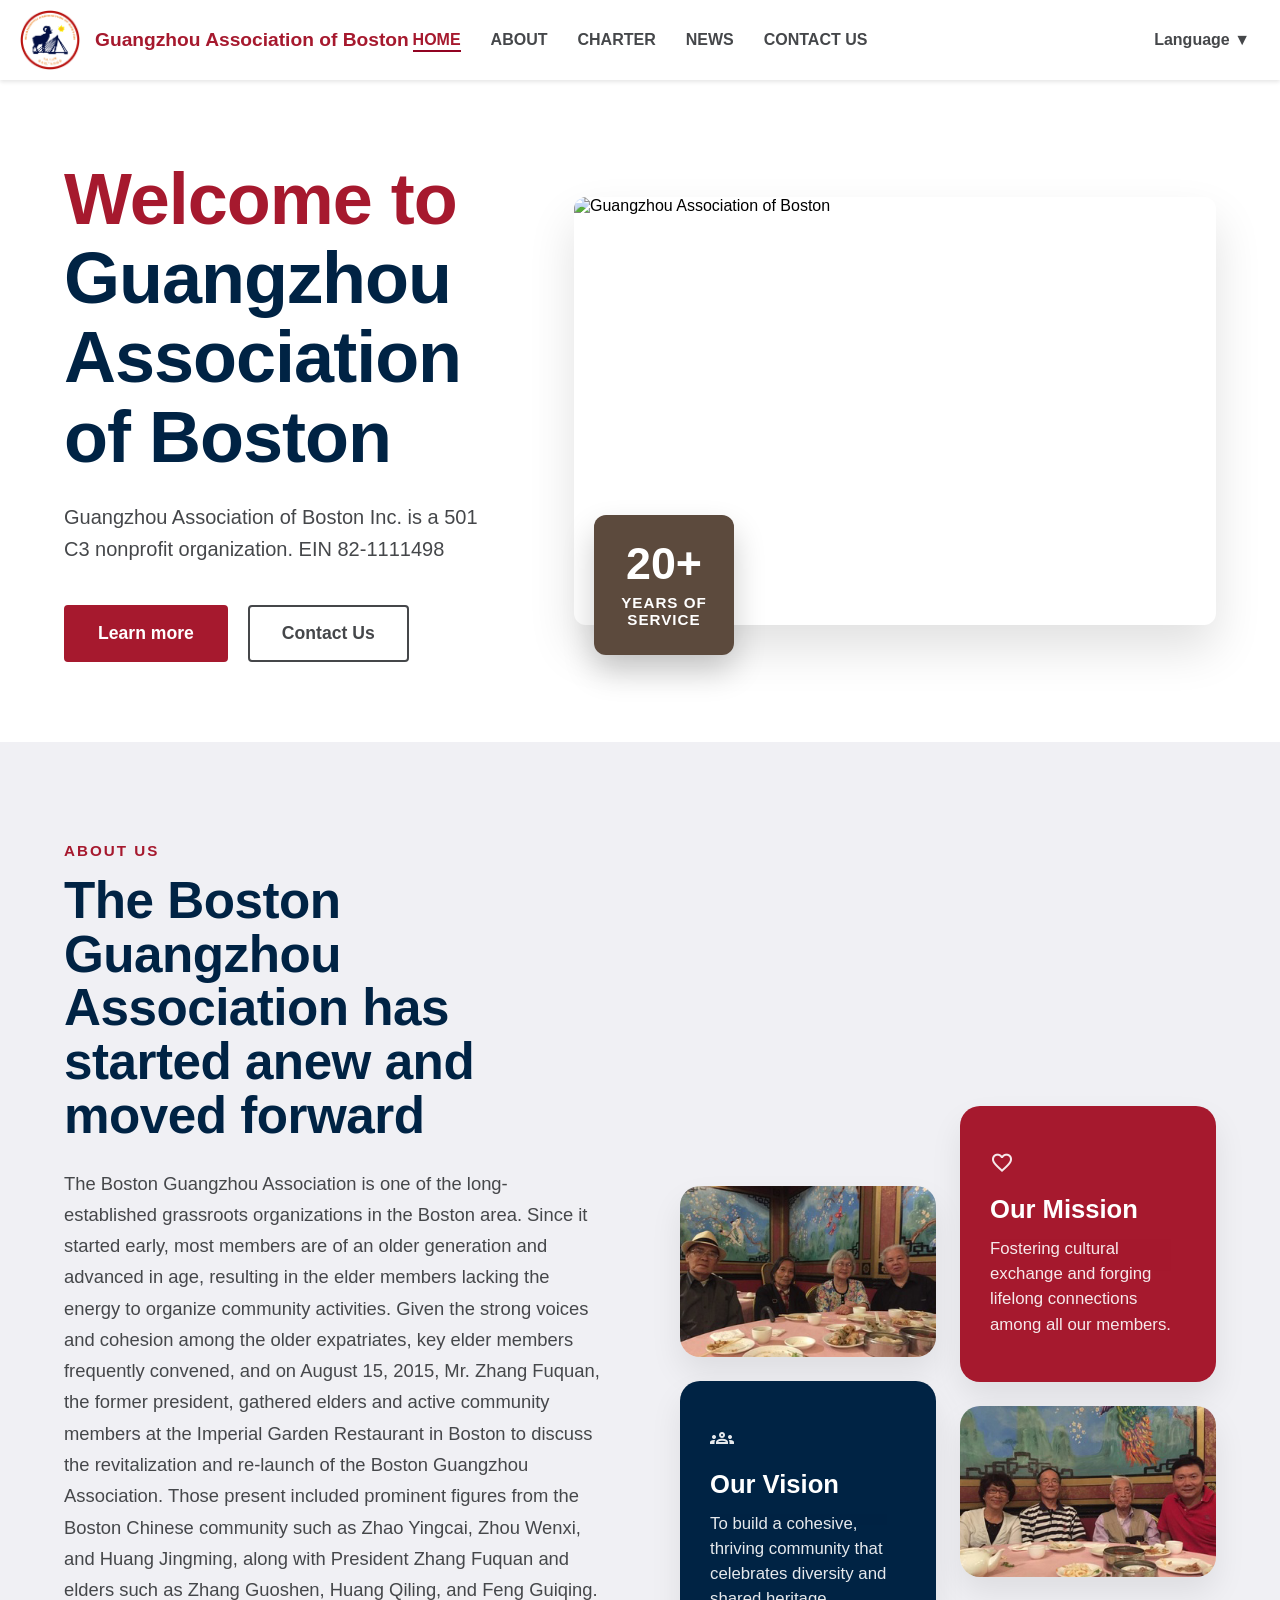
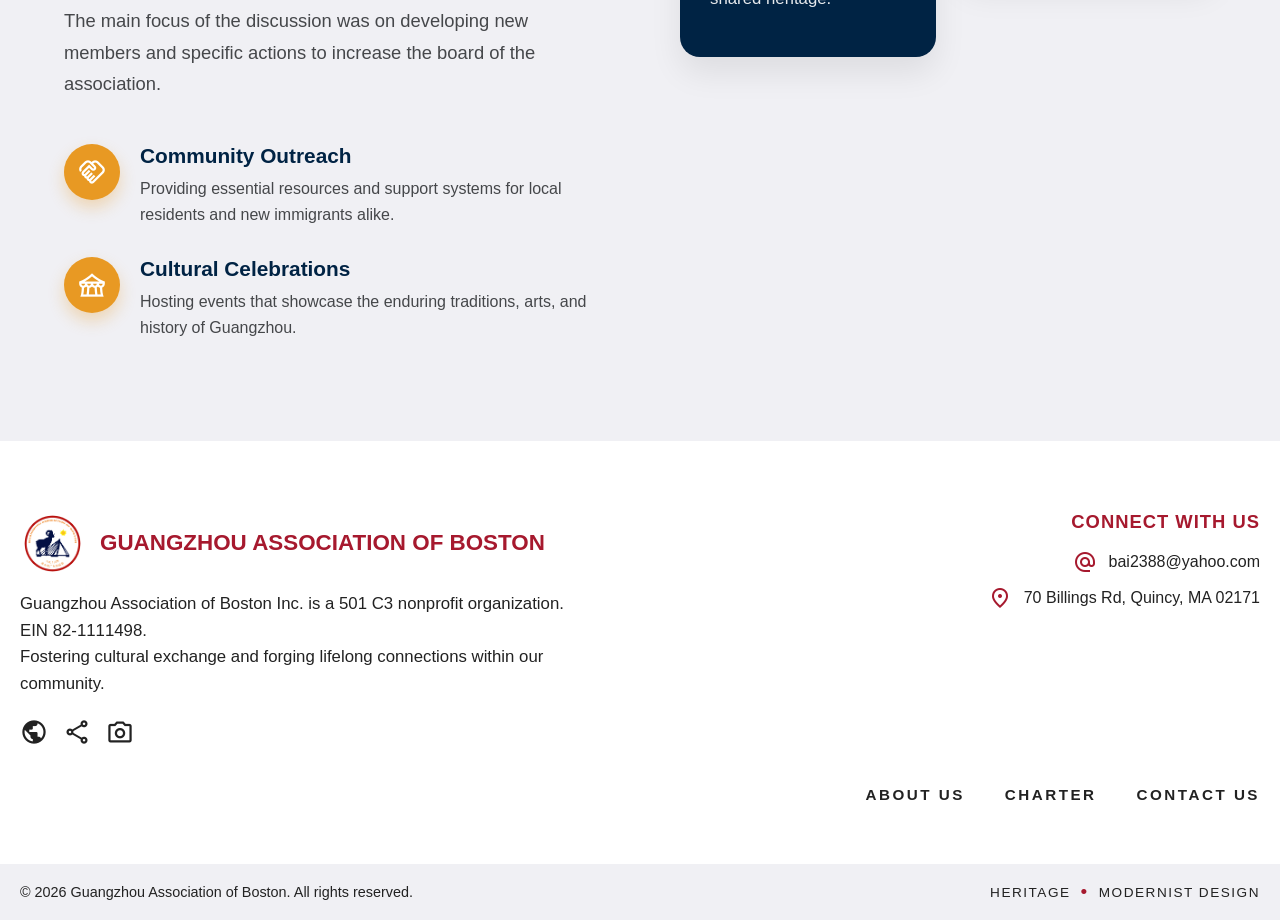
==== index.html @ 125a20a3 "homepage1.0" ====
<!DOCTYPE html>
<html lang="en">

<head>
    <meta charset="UTF-8">
    <meta name="viewport" content="width=device-width, initial-scale=1.0">
    <title>Guangzhou Association of Boston</title>
    <link rel="stylesheet" href="styles/global.css">
    <link rel="stylesheet" href="styles/index.css">
    <script defer src="scripts/global.js"></script>
    <script defer src="scripts/index.js"></script>
    <!-- Google Fonts -->
    <link rel="preconnect" href="https://fonts.googleapis.com">
    <link rel="preconnect" href="https://fonts.gstatic.com" crossorigin>
    <link href="https://fonts.googleapis.com/css2?family=Archivo+Black&family=Great+Vibes&display=swap"
        rel="stylesheet">
    <link href="https://fonts.googleapis.com/css2?family=Material+Symbols+Outlined" rel="stylesheet">
</head>

<body>

    <!-- Header will be loaded here -->
    <div id="header-placeholder"></div>

    <main>
        <section class="hero-section">
            <div class="hero-content">
                <h1 class="hero-title">
                    <span class="title-burgundy">Welcome to</span><br>
                    <span class="title-blue">Guangzhou</span><br>
                    <span class="title-blue">Association</span><br>
                    <span class="title-blue">of Boston</span>
                </h1>
                <p class="hero-mission">Guangzhou Association of Boston Inc. is a 501 C3 nonprofit organization. EIN
                    82-1111498</p>
                <div class="hero-buttons">
                    <a href="about.html" class="btn-primary">Learn more</a>
                    <a href="contact.html" class="btn-secondary">Contact Us</a>
                </div>
            </div>
            <div class="hero-visual">
                <img src="images/home1.png" alt="Guangzhou Association of Boston" class="hero-image">
                <div class="hero-badge">
                    <span class="badge-text">20+</span>
                    <span class="badge-sub">Years of<br>Service</span>
                </div>
            </div>
        </section>

        <section class="about-section">
            <div class="about-container">
                <!-- Left Column: Content -->
                <div class="about-content">
                    <span class="about-kicker">About Us</span>
                    <h2 class="about-headline">The Boston Guangzhou Association has started anew and moved forward</h2>
                    <p class="about-description">The Boston Guangzhou Association is one of the long-established
                        grassroots organizations in the Boston area. Since it started early, most members are of an
                        older generation and advanced in age, resulting in the elder members lacking the energy to
                        organize community activities. Given the strong voices and cohesion among the older expatriates,
                        key elder members frequently convened, and on August 15, 2015, Mr. Zhang Fuquan, the former
                        president, gathered elders and active community members at the Imperial Garden Restaurant in
                        Boston to discuss the revitalization and re-launch of the Boston Guangzhou Association. Those
                        present included prominent figures from the Boston Chinese community such as Zhao Yingcai, Zhou
                        Wenxi, and Huang Jingming, along with President Zhang Fuquan and elders such as Zhang Guoshen,
                        Huang Qiling, and Feng Guiqing. The main focus of the discussion was on developing new members
                        and specific actions to increase the board of the association.</p>

                    <ul class="about-features">
                        <li class="feature-item">
                            <div class="feature-icon"><span class="material-symbols-outlined">handshake</span></div>
                            <div class="feature-text">
                                <h3>Community Outreach</h3>
                                <p>Providing essential resources and support systems for local residents and new
                                    immigrants alike.</p>
                            </div>
                        </li>
                        <li class="feature-item">
                            <div class="feature-icon"><span class="material-symbols-outlined">festival</span></div>
                            <div class="feature-text">
                                <h3>Cultural Celebrations</h3>
                                <p>Hosting events that showcase the enduring traditions, arts, and history of Guangzhou.
                                </p>
                            </div>
                        </li>
                    </ul>
                </div>

                <!-- Right Column: Asymmetrical Staggered Grid -->
                <div class="about-visuals">
                    <div class="grid-track left-track">
                        <div class="grid-module image-module">
                            <img src="images/home3.png" alt="Community Event">
                        </div>
                        <div class="grid-module card-module bg-slate">
                            <span class="material-symbols-outlined card-icon">groups</span>
                            <h3>Our Vision</h3>
                            <p>To build a cohesive, thriving community that celebrates diversity and shared heritage.
                            </p>
                        </div>
                    </div>
                    <div class="grid-track right-track">
                        <div class="grid-module card-module bg-maroon">
                            <span class="material-symbols-outlined card-icon">favorite</span>
                            <h3>Our Mission</h3>
                            <p>Fostering cultural exchange and forging lifelong connections among all our members.</p>
                        </div>
                        <div class="grid-module image-module">
                            <img src="images/home4.png" alt="Cultural Event">
                        </div>
                    </div>
                </div>
            </div>
        </section>
    </main>

    <!-- Footer will be loaded here -->
    <div id="footer-placeholder"></div>

</body>

</html>
---- styles/global.css ----
:root {
    --primary-red: #A6192E;
    --primary-navy: #002344;
    --primary-gold: #E89923;
    --dark-gray: #45474A;
    --hover-red: #920322;
    --white: #ffffff;
}

body {
    margin: 0;
    font-family: Helvetica, Arial, sans-serif;
}

#header-placeholder {
    display: contents;
}

/* --- Base Header Settings --- */
.main-header {
    background-color: var(--white);
    box-shadow: 0 2px 4px rgba(0,0,0,0.1);
    position: sticky;
    top: 0;
    z-index: 1000;
    width: 100%;
}

.header-container {
    display: flex;
    align-items: center;
    justify-content: space-between;
    padding: 10px 20px;
    max-width: 1400px;
    margin: 0 auto;
}

/* --- Left Section --- */
.header-left {
    display: flex;
    align-items: center;
    gap: 15px;
    flex: 1;
}

.hamburger-menu {
    display: none;
}

.logo-link {
    display: flex;
    align-items: center;
}

.header-logo {
    height: 60px;
    width: auto;
}

.header-label {
    font-size: 1.2rem;
    font-weight: bold;
    color: var(--primary-red);
    white-space: nowrap;
}

/* --- Center Section: Desktop Nav --- */
.header-center {
    display: flex;
    justify-content: center;
    flex: 0 1 auto;
}

.nav-links {
    list-style: none;
    display: flex;
    gap: 30px;
    margin: 0;
    padding: 0;
}

.nav-links a, .mobile-nav-links a, .mobile-language a {
    text-decoration: none;
    color: var(--dark-gray);
    font-weight: bold;
    font-size: 1rem;
    position: relative;
    transition: color 0.3s ease;
}

.nav-links a::after, .mobile-language a::after {
    content: '';
    position: absolute;
    bottom: -4px;
    left: 0;
    width: 0;
    height: 2px;
    background-color: var(--hover-red);
    transition: width 0.3s ease;
}

.nav-links a:hover, .mobile-nav-links a:hover, .mobile-language a:hover {
    color: var(--hover-red);
    text-decoration: none;
}

.nav-links a:hover::after, .mobile-language a:hover::after {
    width: 100%;
}

.nav-links a.active, .mobile-nav-links a.active {
    color: var(--primary-red);
}

.nav-links a.active::after {
    width: 100%;
}

.nav-links .nav-icon {
    display: none;
}

/* --- Right Section: Language Dropdown --- */
.header-right {
    display: flex;
    justify-content: flex-end;
    align-items: center;
    flex: 1;
}

.language-dropdown {
    position: relative;
}

.dropdown-toggle {
    background: none;
    border: none;
    color: var(--dark-gray);
    font-weight: bold;
    cursor: pointer;
    font-size: 1rem;
    padding: 10px;
}

.dropdown-toggle:hover {
    color: var(--hover-red);
}

.dropdown-menu {
    display: none;
    position: absolute;
    top: 100%;
    right: 0;
    background: var(--white);
    box-shadow: 0 4px 6px rgba(0,0,0,0.1);
    list-style: none;
    padding: 10px 0;
    margin: 0;
    min-width: 120px;
    border: 1px solid #eee;
}

.language-dropdown:hover .dropdown-menu {
    display: block;
}

.dropdown-menu li a {
    display: block;
    padding: 8px 20px;
    text-decoration: none;
    color: var(--dark-gray);
}

.dropdown-menu li a:hover {
    background-color: #f9f9f9;
    color: var(--hover-red);
    text-decoration: underline;
}

/* --- Hidden Elements by Default --- */
.mobile-menu-overlay,
.mobile-menu {
    display: none;
}

/* --- Mobile Mode (Max-width 1024px) --- */
@media (max-width: 1024px) {
    .header-container {
        position: relative;
        justify-content: flex-end;
        padding-top: 40px;
        padding-bottom: 40px;
    }

    .header-center,
    .desktop-only {
        display: none;
    }

    .header-left {
        position: absolute;
        left: 50%;
        transform: translateX(-50%);
        flex: none;
        width: auto;
    }

    .header-right {
        flex: 0 1 auto;
    }

    .hamburger-menu {
        display: flex;
        flex-direction: column;
        justify-content: space-between;
        width: 30px;
        height: 22px;
        background: none;
        border: none;
        cursor: pointer;
        padding: 0;
    }

    .hamburger-menu span {
        width: 100%;
        height: 3px;
        background-color: var(--dark-gray);
        border-radius: 2px;
    }

    .header-logo {
        height: 70px;
    }

    .header-label {
        display: none;
    }

    /* --- Mobile Slide-in Menu Elements --- */
    .mobile-menu-overlay {
        display: block;
        position: fixed;
        top: 0; left: 0; width: 100%; height: 100vh;
        background: rgba(0,0,0,0.5);
        z-index: 1500;
        opacity: 0;
        visibility: hidden;
        transition: opacity 0.3s ease;
    }

    .mobile-menu-overlay.open {
        opacity: 1;
        visibility: visible;
    }

    .mobile-menu {
        display: block;
        position: fixed;
        top: 0; right: -300px; left: auto;
        width: 260px; height: 100vh;
        background-color: var(--white);
        box-shadow: -2px 0 8px rgba(0,0,0,0.2);
        z-index: 2000;
        transition: right 0.3s ease;
        overflow-y: auto;
        padding: 25px 20px;
        box-sizing: border-box;
    }

    .mobile-menu.open {
        right: 0;
        left: auto;
    }

    .mobile-menu-header {
        display: flex; justify-content: space-between; align-items: flex-start; margin-bottom: 20px;
    }

    .mobile-logo { height: 80px; width: auto; }

    .close-menu {
        background: none; border: none; font-size: 32px;
        cursor: pointer; color: var(--dark-gray); line-height: 1; padding: 0;
    }

    .brand-title {
        color: var(--primary-red);
        font-weight: bold; font-size: 1.25rem; line-height: 1.3; margin-bottom: 5px;
    }

    .brand-subtitle {
        color: var(--dark-gray); font-size: 1rem; margin-bottom: 30px;
    }
    
    .mobile-nav-links { list-style: none; padding: 0; margin: 0 0 30px 0; }
    .mobile-nav-links li { margin-bottom: 5px; }

    .mobile-nav-links .nav-icon {
        display: block;
        margin-right: 10px;
        font-size: 1.4rem;
    }

    .mobile-nav-links a {
        display: flex;
        align-items: center;
        padding: 12px 15px;
        border-left: 4px solid transparent; /* prevents jump layout on active hover */
        box-sizing: border-box;
    }

    .mobile-nav-links .nav-text {
        position: relative;
    }

    .mobile-nav-links .nav-text::after {
        content: '';
        position: absolute;
        bottom: -4px;
        left: 0;
        width: 0;
        height: 2px;
        background-color: var(--hover-red);
        transition: width 0.3s ease;
    }

    .mobile-nav-links a:hover .nav-text::after, .mobile-nav-links a.active .nav-text::after {
        width: 100%;
    }

    .mobile-nav-links a.active {
        color: var(--primary-red);
        background-color: #FFDAD9;
        border-left-color: var(--primary-red);
    }

    .mobile-dropdown-toggle {
        background: none;
        border: none;
        color: var(--dark-gray);
        font-weight: bold;
        font-size: 1.15rem;
        padding: 0;
        cursor: pointer;
        width: 100%;
        text-align: left;
        font-family: inherit;
    }
    
    .mobile-dropdown-toggle:hover {
        color: var(--hover-red);
    }

    .mobile-dropdown-menu {
        list-style: none;
        padding: 0 0 0 15px;
        margin: 0;
        max-height: 0;
        overflow: hidden;
        transition: max-height 0.3s ease, padding 0.3s ease;
    }
    
    .mobile-dropdown-menu.open {
        max-height: 150px;
        padding-top: 10px;
    }
    
    .mobile-dropdown-menu li {
        margin-bottom: 12px;
    }
}

/* --- Footer Styles --- */
.main-footer {
    background-color: #fff;
    color: #222;
    padding: 70px 0 0;
    font-family: Helvetica, Arial, sans-serif;
    margin-top: auto;
}

.footer-container {
    max-width: 1400px;
    margin: 0 auto;
    padding: 0 20px;
    display: flex;
    flex-direction: column;
}

/* --- Top Row: Branding and Contact --- */
.footer-top-row {
    display: flex;
    justify-content: space-between;
    align-items: flex-start;
    flex-wrap: wrap;
    gap: 40px;
    margin-bottom: 40px;
}

/* Branding (Left) */
.footer-brand {
    display: flex;
    flex-direction: column;
    gap: 15px;
    max-width: 600px;
}

.footer-logo-wrap {
    display: flex;
    align-items: center;
    gap: 15px;
}

.footer-logo {
    width: 65px;
    height: 65px;
    border-radius: 50%;
    object-fit: contain;
    background-color: var(--white);
    padding: 4px;
    box-sizing: border-box;
}

.footer-wordmark {
    font-size: 1.4rem;
    font-weight: bold;
    color: var(--primary-red);
    text-transform: uppercase;
    line-height: 1.2;
    font-family: Helvetica, Arial, sans-serif;
}

.footer-tagline {
    font-weight: 300;
    font-size: 1.05rem;
    color: #222;
    margin: 0;
    line-height: 1.6;
}

.footer-socials {
    display: flex;
    gap: 15px;
    margin-top: 5px;
}

.footer-socials a {
    color: #222;
    text-decoration: none;
    transition: color 0.3s ease;
    display: flex;
    align-items: center;
    justify-content: center;
}

.footer-socials a:hover {
    color: var(--hover-red);
}

.footer-socials .material-symbols-outlined {
    font-size: 28px;
}

/* Contact Information (Right) */
.footer-contact {
    display: flex;
    flex-direction: column;
    align-items: flex-end;
    gap: 12px;
}

.footer-kicker {
    color: var(--primary-red);
    font-size: 1.15rem;
    font-weight: bold;
    text-transform: uppercase;
    margin: 0 0 5px 0;
    letter-spacing: 1px;
}

.contact-item {
    display: flex;
    align-items: center;
    gap: 12px;
    color: #222;
    font-size: 1rem;
}

.contact-icon {
    color: var(--primary-red);
    font-size: 1.4rem;
}

/* --- Middle Row: Navigation Layer --- */
.footer-middle-row {
    display: flex;
    justify-content: flex-end;
    margin-bottom: 60px; /* Ample white space above the sub-footer */
}

.footer-nav {
    list-style: none;
    padding: 0;
    margin: 0;
    display: flex;
    gap: 40px;
    flex-wrap: wrap;
}

.footer-nav li {
    display: inline-block;
}

.footer-nav li a {
    color: #222;
    text-decoration: none;
    font-size: 0.95rem;
    font-weight: bold;
    text-transform: uppercase;
    letter-spacing: 2.5px;
    transition: color 0.3s ease;
}

.footer-nav li a:hover {
    color: var(--primary-red);
}

/* --- Bottom Row: Sub-footer / Legal Bar --- */
.footer-bottom-row {
    background-color: #F0F0F4;
    padding: 20px;
    color: #222;
    font-size: 0.9rem;
}

.footer-bottom-content {
    display: flex;
    justify-content: space-between;
    align-items: center;
    flex-wrap: wrap;
    gap: 20px;
    max-width: 1400px;
    margin: 0 auto;
}

.footer-attribution {
    display: flex;
    align-items: center;
    gap: 10px;
    letter-spacing: 1.5px;
    font-size: 0.85rem;
}

.footer-attribution .bullet {
    color: var(--primary-red);
    font-size: 1.2rem;
    line-height: 0;
}

/* --- Mobile Responsiveness --- */
@media (max-width: 768px) {
    .footer-top-row {
        flex-direction: column;
        gap: 50px;
    }

    .footer-contact, .footer-middle-row {
        align-items: flex-start;
        text-align: left;
        justify-content: flex-start;
    }
    
    .footer-nav {
        flex-direction: column;
        gap: 20px;
    }
    
    .footer-bottom-content {
        flex-direction: column;
        align-items: flex-start;
    }
}
---- styles/index.css ----
/* --- Hero Section: Two-Column Layout --- */
.hero-section {
    display: flex;
    align-items: center;
    justify-content: space-between;
    background-color: #ffffff;
    padding: 80px 5%;
    max-width: 1400px;
    margin: 0 auto;
    gap: 30px;
}

/* --- Left Column: Content --- */
.hero-content {
    flex: 0 1 auto;
    max-width: 480px;
}

.hero-title {
    font-size: 4.5rem;
    line-height: 1.1;
    margin: 0 0 24px 0;
    font-family: Helvetica, Arial, sans-serif;
    letter-spacing: -1px;
}

.title-burgundy {
    color: #A6192E; /* Burgundy/Red theme */
}

.title-blue {
    color: #002344; /* Slate Blue/Navy theme */
}

.hero-mission {
    color: #45474A; /* Grey theme */
    font-size: 1.25rem;
    line-height: 1.6;
    margin-bottom: 40px;
    max-width: 90%;
}

/* --- Buttons --- */
.hero-buttons {
    display: flex;
    gap: 20px;
}

.btn-primary, .btn-secondary {
    padding: 16px 32px;
    font-size: 1.1rem;
    font-weight: bold;
    text-decoration: none;
    border-radius: 4px;
    transition: all 0.3s ease;
    text-align: center;
}

.btn-primary {
    background-color: #A6192E;
    color: #ffffff;
    border: 2px solid #A6192E;
}

.btn-primary:hover {
    background-color: #920322;
    border-color: #920322;
}

.btn-secondary {
    background-color: transparent;
    color: #45474A;
    border: 2px solid #45474A;
}

.btn-secondary:hover {
    background-color: #45474A;
    color: #ffffff;
}

/* --- Right Column: Visual and Badge --- */
.hero-visual {
    flex: 1;
    position: relative;
    display: flex;
    justify-content: flex-start;
}

.hero-image {
    width: 100%;
    max-width: 100%;
    height: auto;
    aspect-ratio: 6 / 4;
    object-fit: cover;
    border-radius: 12px;
    box-shadow: 0 24px 48px rgba(0,0,0,0.12);
}

.hero-badge {
    position: absolute;
    bottom: -30px;
    left: 20px;
    background-color: #5C4A3D; /* Dark bronze */
    color: #ffffff;
    padding: 24px;
    border-radius: 12px;
    box-shadow: 0 16px 32px rgba(0,0,0,0.2);
    display: flex;
    flex-direction: column;
    align-items: center;
    justify-content: center;
    text-align: center;
    width: 140px;
    height: 140px;
    box-sizing: border-box;
}

.badge-text {
    font-size: 2.8rem;
    font-weight: bold;
    line-height: 1;
}

.badge-sub {
    font-size: 0.95rem;
    font-weight: bold;
    margin-top: 8px;
    text-transform: uppercase;
    letter-spacing: 1px;
}

/* --- Mobile Responsiveness --- */
@media (max-width: 1024px) {
    .hero-section {
        flex-direction: column;
        padding: 60px 5%;
        text-align: center;
        gap: 0px;
    }

    .hero-content {
        max-width: 100%;
    }

    .hero-title {
        font-size: 3.5rem;
    }

    .hero-mission {
        margin: 0 auto 30px auto;
    }

    .hero-buttons {
        justify-content: center;
    }

    .hero-visual {
        margin-top: 60px;
        justify-content: center;
        width: 100%;
    }

    .hero-badge {
        left: 0;
        bottom: -20px;
    }
}

/* --- About Section: Split-Screen Layout --- */
.about-section {
    background-color: #F0F0F4;
    padding: 100px 5%;
    display: flex;
    justify-content: center;
}

.about-container {
    max-width: 1400px;
    width: 100%;
    display: flex;
    align-items: center;
    gap: 80px;
}

/* --- Left Column: Typography & Content --- */
.about-content {
    flex: 1;
    max-width: 50%;
}

.about-kicker {
    color: #A6192E; /* Maroon */
    font-weight: 800;
    text-transform: uppercase;
    letter-spacing: 2px;
    font-size: 0.95rem;
    display: block;
    margin-bottom: 15px;
    font-family: Helvetica, Arial, sans-serif;
}

.about-headline {
    color: #002344; /* Slate Blue */
    font-size: 3.2rem;
    line-height: 1.05; /* Tight line-spacing */
    margin: 0 0 25px 0;
    font-family: Helvetica, Arial, sans-serif;
    letter-spacing: -0.5px;
}

.about-description {
    color: #45474A;
    font-size: 1.15rem;
    line-height: 1.7;
    margin-bottom: 45px;
}

/* --- Media List (Features) --- */
.about-features {
    list-style: none;
    padding: 0;
    margin: 0;
    display: flex;
    flex-direction: column;
    gap: 30px;
}

.feature-item {
    display: flex;
    align-items: flex-start;
    gap: 20px;
}

.feature-icon {
    background-color: #E89923; /* Theme Gold */
    color: #ffffff;
    width: 56px;
    height: 56px;
    border-radius: 50%;
    display: flex;
    align-items: center;
    justify-content: center;
    flex-shrink: 0;
    box-shadow: 0 8px 16px rgba(232, 153, 35, 0.3);
}

.feature-icon .material-symbols-outlined {
    font-size: 28px;
}

.feature-text h3 {
    color: #002344;
    font-size: 1.3rem;
    margin: 0 0 8px 0;
    font-family: Helvetica, Arial, sans-serif;
}

.feature-text p {
    color: #45474A;
    margin: 0;
    line-height: 1.6;
}

/* --- Right Column: Asymmetrical Grid --- */
.about-visuals {
    flex: 1;
    display: flex;
    gap: 24px;
    align-items: stretch;
}

.grid-track {
    flex: 1;
    display: flex;
    flex-direction: column;
    gap: 24px;
}

/* Shifting the right track upwards using margins */
.left-track { margin-top: 60px; }
.right-track { margin-top: -20px; }

.grid-module {
    border-radius: 20px; /* Uniform border-radius */
    overflow: hidden;
    box-shadow: 0 16px 32px rgba(0,0,0,0.08);
    display: flex;
    flex-direction: column;
    justify-content: center;
}

.image-module { aspect-ratio: 3 / 2; }
.image-module img { width: 100%; height: 100%; object-fit: cover; display: block; }

.card-module {
    padding: 40px 30px;
    aspect-ratio: 1 / 1;
    color: #ffffff;
    text-align: left;
}

.bg-maroon { background-color: #A6192E; }
.bg-slate { background-color: #002344; }

.card-icon { font-size: 2.5rem; margin-bottom: 20px; opacity: 0.9; }

.card-module h3 { font-size: 1.6rem; margin: 0 0 12px 0; font-family: Helvetica, Arial, sans-serif; }
.card-module p { font-size: 1.05rem; margin: 0; line-height: 1.5; opacity: 0.9; }

/* --- Mobile Responsiveness --- */
@media (max-width: 1024px) {
    .about-container { flex-direction: column; gap: 60px; }
    .about-content { max-width: 100%; text-align: center; }
    .about-headline { font-size: 2.8rem; }
    .feature-item { text-align: left; }
    .about-visuals { width: 100%; max-width: 700px; margin: 0 auto; }
    .left-track { margin-top: 40px; }
    .right-track { margin-top: 0; }
}

@media (max-width: 768px) {
    .about-visuals { flex-direction: column; }
    .left-track, .right-track { margin-top: 0; gap: 20px; }
    .card-module { aspect-ratio: auto; }
    .image-module { aspect-ratio: 16 / 9; }
}
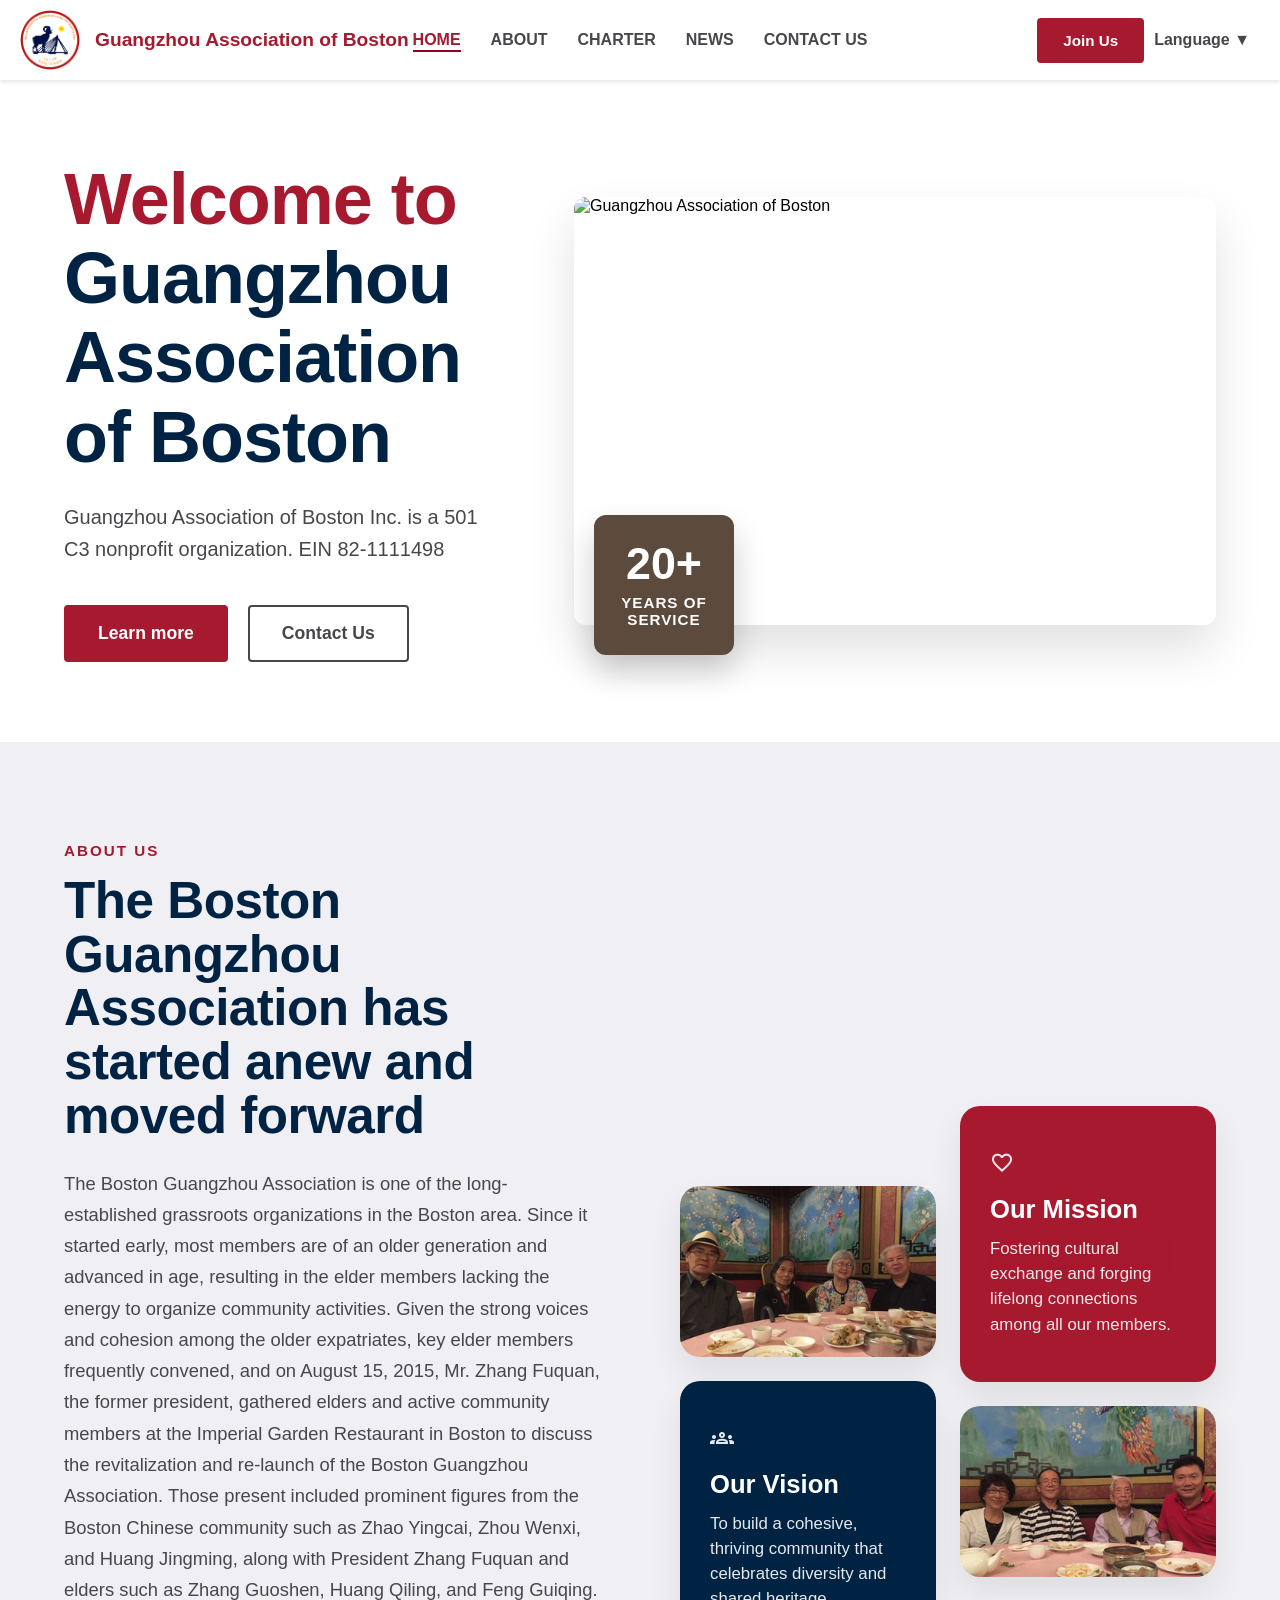
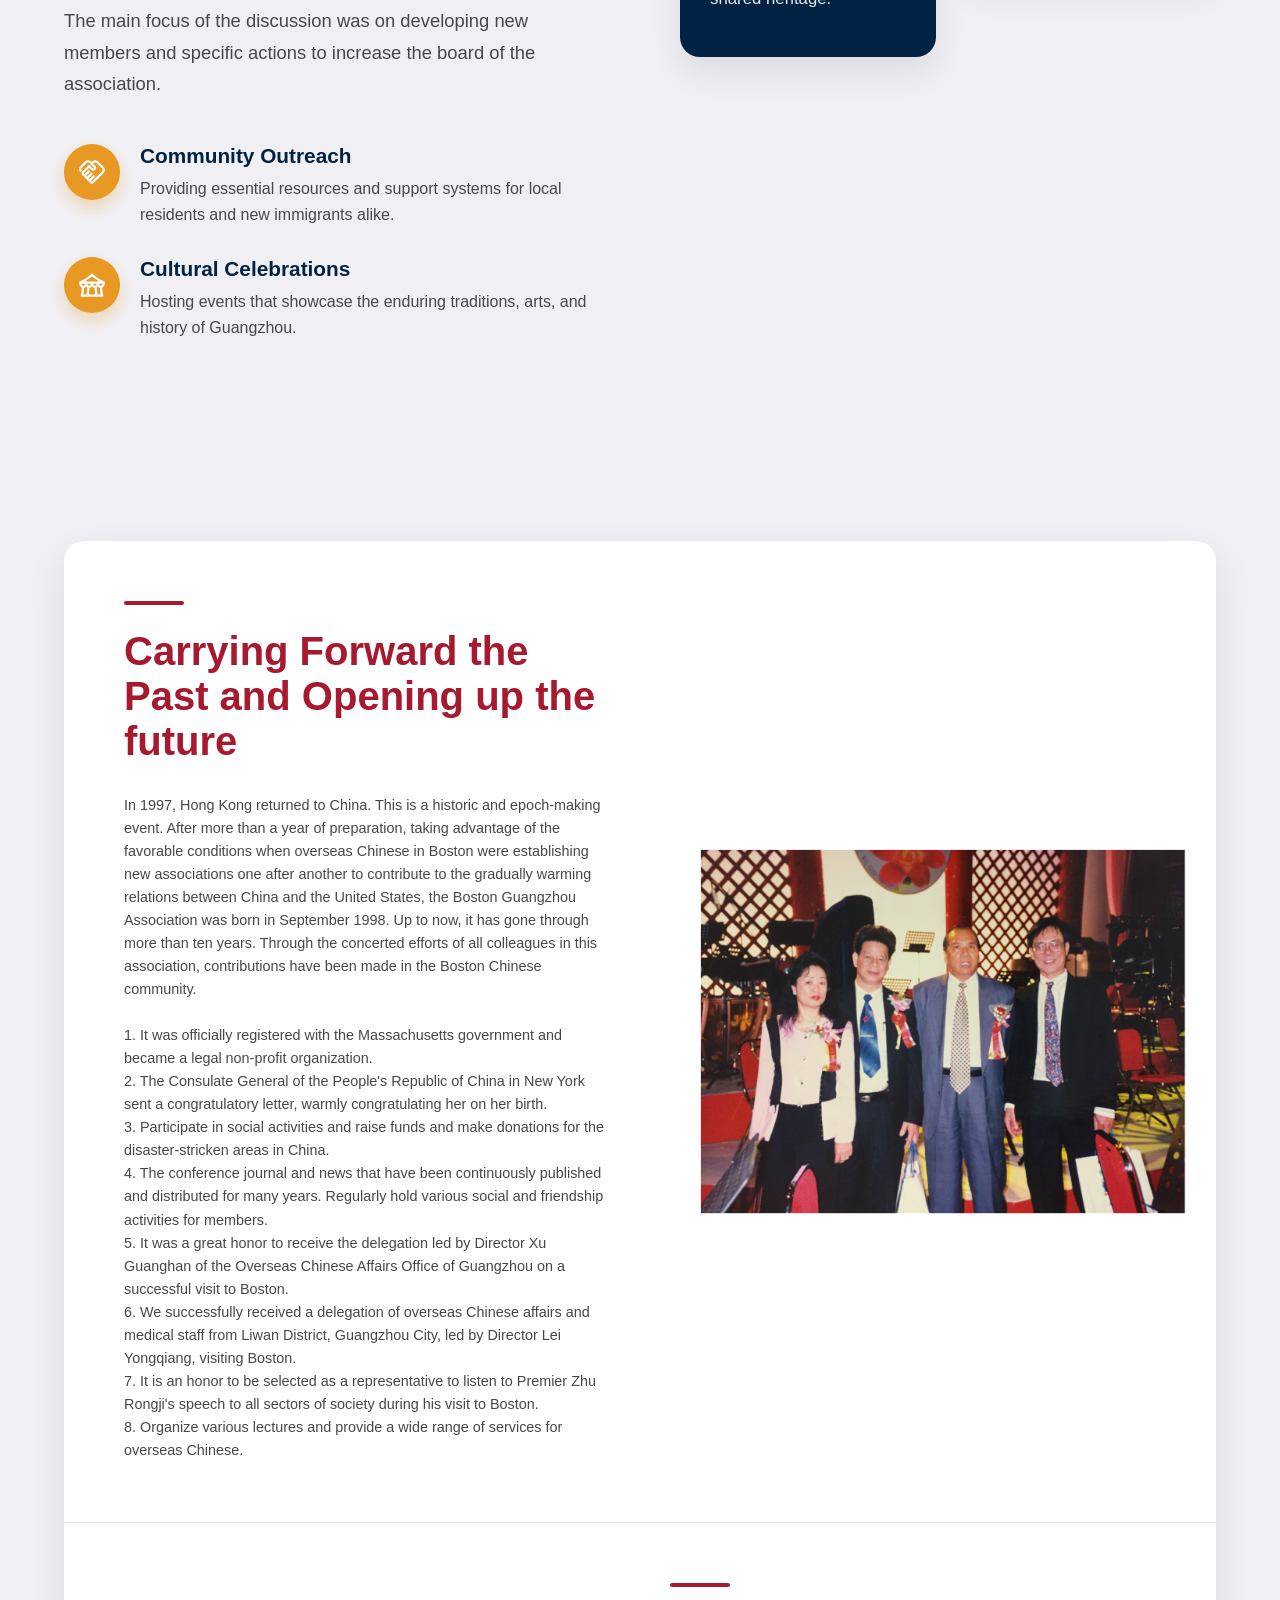
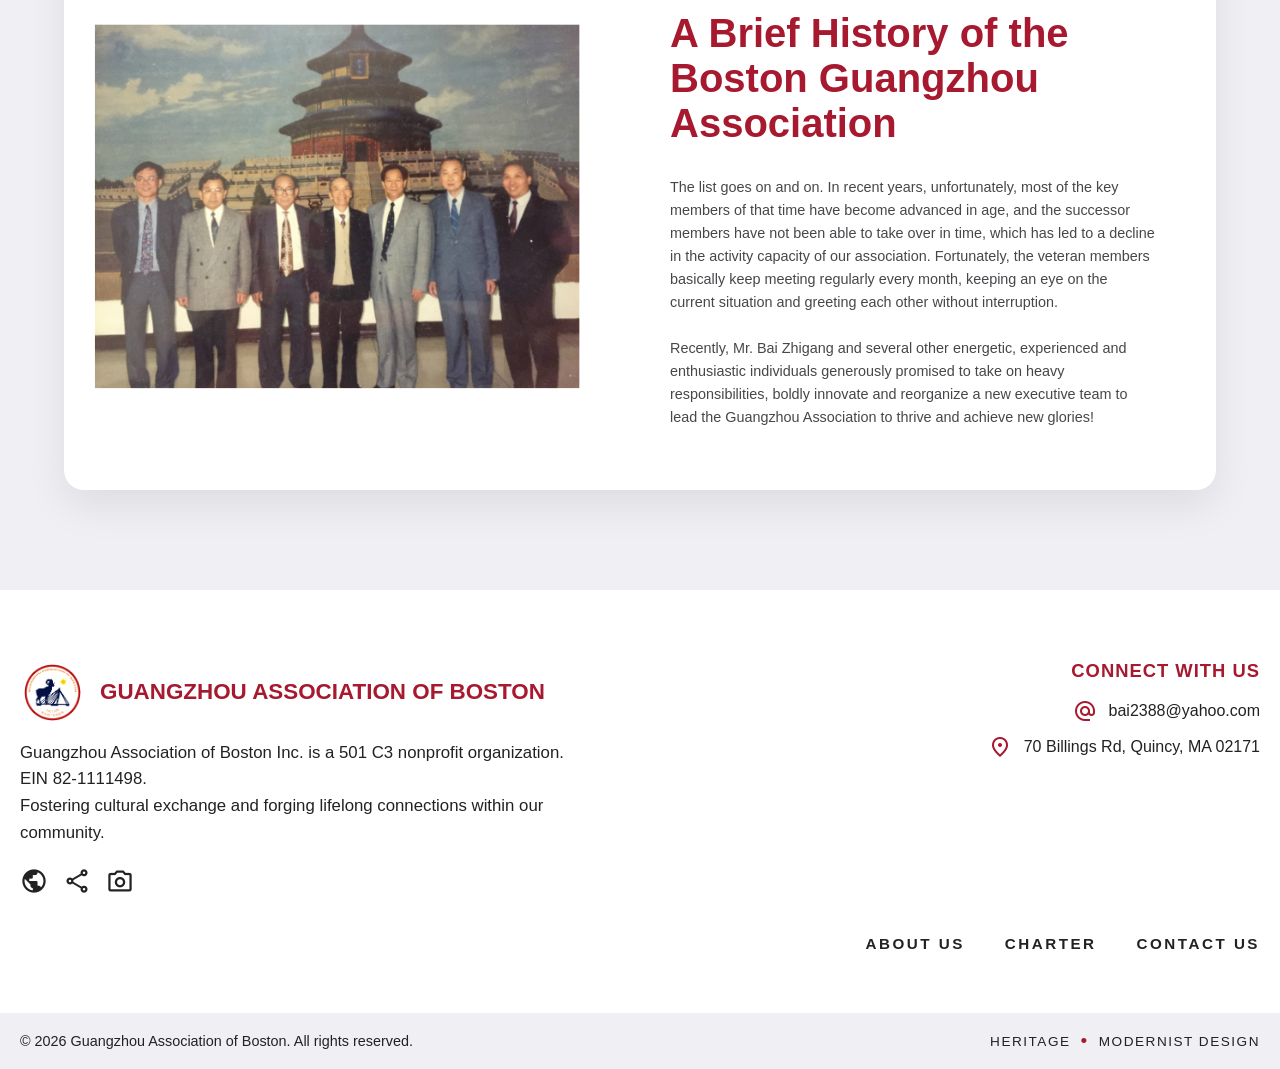
==== commit 0590738f: "except news" ====
--- a/index.html
+++ b/index.html
@@ -111,6 +111,66 @@
                 </div>
             </div>
         </section>
+
+        <section class="history-section alt-bg">
+            <div class="history-card">
+                <div class="history-row">
+                    <div class="history-content">
+                        <div class="accent-line"></div>
+                        <h2 class="history-headline">Carrying Forward the Past and Opening up the future</h2>
+                        <p>In 1997, Hong Kong returned to China. This is a historic and epoch-making event. After more than
+                            a year of preparation, taking advantage of the favorable conditions when overseas Chinese in
+                            Boston were establishing new associations one after another to contribute to the gradually
+                            warming relations between China and the United States, the Boston Guangzhou Association was born
+                            in September 1998. Up to now, it has gone through more than ten years. Through the concerted
+                            efforts of all colleagues in this association, contributions have been made in the Boston
+                            Chinese community.
+                            <br><br>
+                            1. It was officially registered with the Massachusetts government and became a legal non-profit
+                            organization.<br>
+                            2. The Consulate General of the People's Republic of China in New York sent a congratulatory
+                            letter, warmly congratulating her on her birth.<br>
+                            3. Participate in social activities and raise funds and make donations for the disaster-stricken
+                            areas in China.<br>
+                            4. The conference journal and news that have been continuously published and distributed for
+                            many
+                            years. Regularly hold various social and friendship activities for members.<br>
+                            5. It was a great honor to receive the delegation led by Director Xu Guanghan of the Overseas
+                            Chinese Affairs Office of Guangzhou on a successful visit to Boston.<br>
+                            6. We successfully received a delegation of overseas Chinese affairs and medical staff from
+                            Liwan
+                            District, Guangzhou City, led by Director Lei Yongqiang, visiting Boston.<br>
+                            7. It is an honor to be selected as a representative to listen to Premier Zhu Rongji's speech to
+                            all sectors of society during his visit to Boston.<br>
+                            8. Organize various lectures and provide a wide range of services for overseas Chinese.
+                        </p>
+                    </div>
+                    <div class="history-visual">
+                        <img src="images/home6.png" alt="The Foundation of Heritage">
+                    </div>
+                </div>
+                <div class="history-row">
+                    <div class="history-visual">
+                        <img src="images/home5.png" alt="Community Impact">
+                    </div>
+                    <div class="history-content">
+                        <div class="accent-line"></div>
+                        <h2 class="history-headline">A Brief History of the Boston Guangzhou Association</h2>
+                        <p>The list goes on and on. In recent years, unfortunately, most of the key members of that time
+                            have become advanced in age, and the successor members have not been able to take over in time,
+                            which has led to a decline in the activity capacity of our association. Fortunately, the veteran
+                            members basically keep meeting regularly every month, keeping an eye on the current situation
+                            and greeting each other without interruption.
+                            <br><br>
+    
+                            Recently, Mr. Bai Zhigang and several other energetic, experienced and enthusiastic individuals
+                            generously promised to take on heavy responsibilities, boldly innovate and reorganize a new
+                            executive team to lead the Guangzhou Association to thrive and achieve new glories!</p>
+    
+                    </div>
+                </div>
+            </div>
+        </section>
     </main>
 
     <!-- Footer will be loaded here -->
--- a/styles/global.css
+++ b/styles/global.css
@@ -183,6 +183,26 @@
     display: none;
 }
 
+/* --- Header CTA Button --- */
+.btn-header-cta {
+    padding: 12px 24px;
+    font-size: 0.95rem;
+    font-weight: bold;
+    text-decoration: none;
+    border-radius: 4px;
+    transition: all 0.3s ease;
+    text-align: center;
+    background-color: var(--primary-red);
+    color: var(--white);
+    border: 2px solid var(--primary-red);
+    margin-left: 20px;
+}
+
+.btn-header-cta:hover {
+    background-color: var(--hover-red);
+    border-color: var(--hover-red);
+}
+
 /* --- Mobile Mode (Max-width 1024px) --- */
 @media (max-width: 1024px) {
     .header-container {
@@ -207,6 +227,10 @@
 
     .header-right {
         flex: 0 1 auto;
+    }
+
+    .btn-header-cta {
+        display: none; /* Hide CTA on mobile header, it can be added to the slide-in menu if needed */
     }
 
     .hamburger-menu {
--- a/styles/index.css
+++ b/styles/index.css
@@ -309,6 +309,7 @@
 
 /* --- Mobile Responsiveness --- */
 @media (max-width: 1024px) {
+    .about-section { padding: 0px 5%; }
     .about-container { flex-direction: column; gap: 60px; }
     .about-content { max-width: 100%; text-align: center; }
     .about-headline { font-size: 2.8rem; }
@@ -323,4 +324,100 @@
     .left-track, .right-track { margin-top: 0; gap: 20px; }
     .card-module { aspect-ratio: auto; }
     .image-module { aspect-ratio: 16 / 9; }
+}
+
+/* --- History / Foundation Section --- */
+.history-section {
+    /* background-color: #ffffff; */ /* Now handled by alt-bg */
+    padding: 100px 5%;
+    display: flex;
+    justify-content: center;
+}
+
+.history-section.alt-bg {
+    background-color: #F0F0F4;
+}
+
+.history-card {
+    max-width: 1400px;
+    width: 100%;
+    display: flex;
+    flex-direction: column; /* Stack rows vertically */
+    background-color: #ffffff;
+    border-radius: 20px;
+    box-shadow: 0 16px 40px rgba(0, 0, 0, 0.08);
+    overflow: hidden;
+}
+
+.history-row {
+    display: flex;
+    width: 100%;
+}
+
+.history-row + .history-row {
+    border-top: 1px solid #e9e9eb; /* Divider between rows */
+}
+
+.history-content {
+    flex: 1;
+    padding: 60px; /* Reduced vertical padding */
+    display: flex;
+    flex-direction: column;
+    justify-content: center;
+}
+
+.accent-line {
+    width: 60px;
+    height: 4px;
+    background-color: #A6192E; /* Maroon */
+    margin-bottom: 24px;
+    border-radius: 2px;
+}
+
+.history-headline {
+    color: #A6192E; /* Bold Maroon */
+    font-size: 2.5rem;
+    margin: 0 0 30px 0;
+    font-family: Helvetica, Arial, sans-serif;
+}
+
+.history-content p {
+    color: #45474A; /* Slate-grey */
+    font-size: 0.9rem;
+    line-height: 1.6;
+    margin: 0 0 25px 0;
+}
+
+.history-content p:last-child {
+    margin-bottom: 0;
+}
+
+.history-visual {
+    flex: 1;
+    display: flex;
+    padding: 30px;
+    box-sizing: border-box;
+}
+
+.history-visual img {
+    width: 100%;
+    height: 100%;
+    object-fit: contain;
+    border-radius: 10px;
+}
+
+/* --- History Section Mobile Responsiveness --- */
+@media (max-width: 1024px) {
+    .history-section { padding: 50px 5%; }
+    .history-row {
+        flex-direction: column; /* Stack content and visual vertically */
+    }
+    
+    .history-content {
+        padding: 50px 30px;
+    }
+
+    .history-visual img {
+        max-height: 400px;
+    }
 }
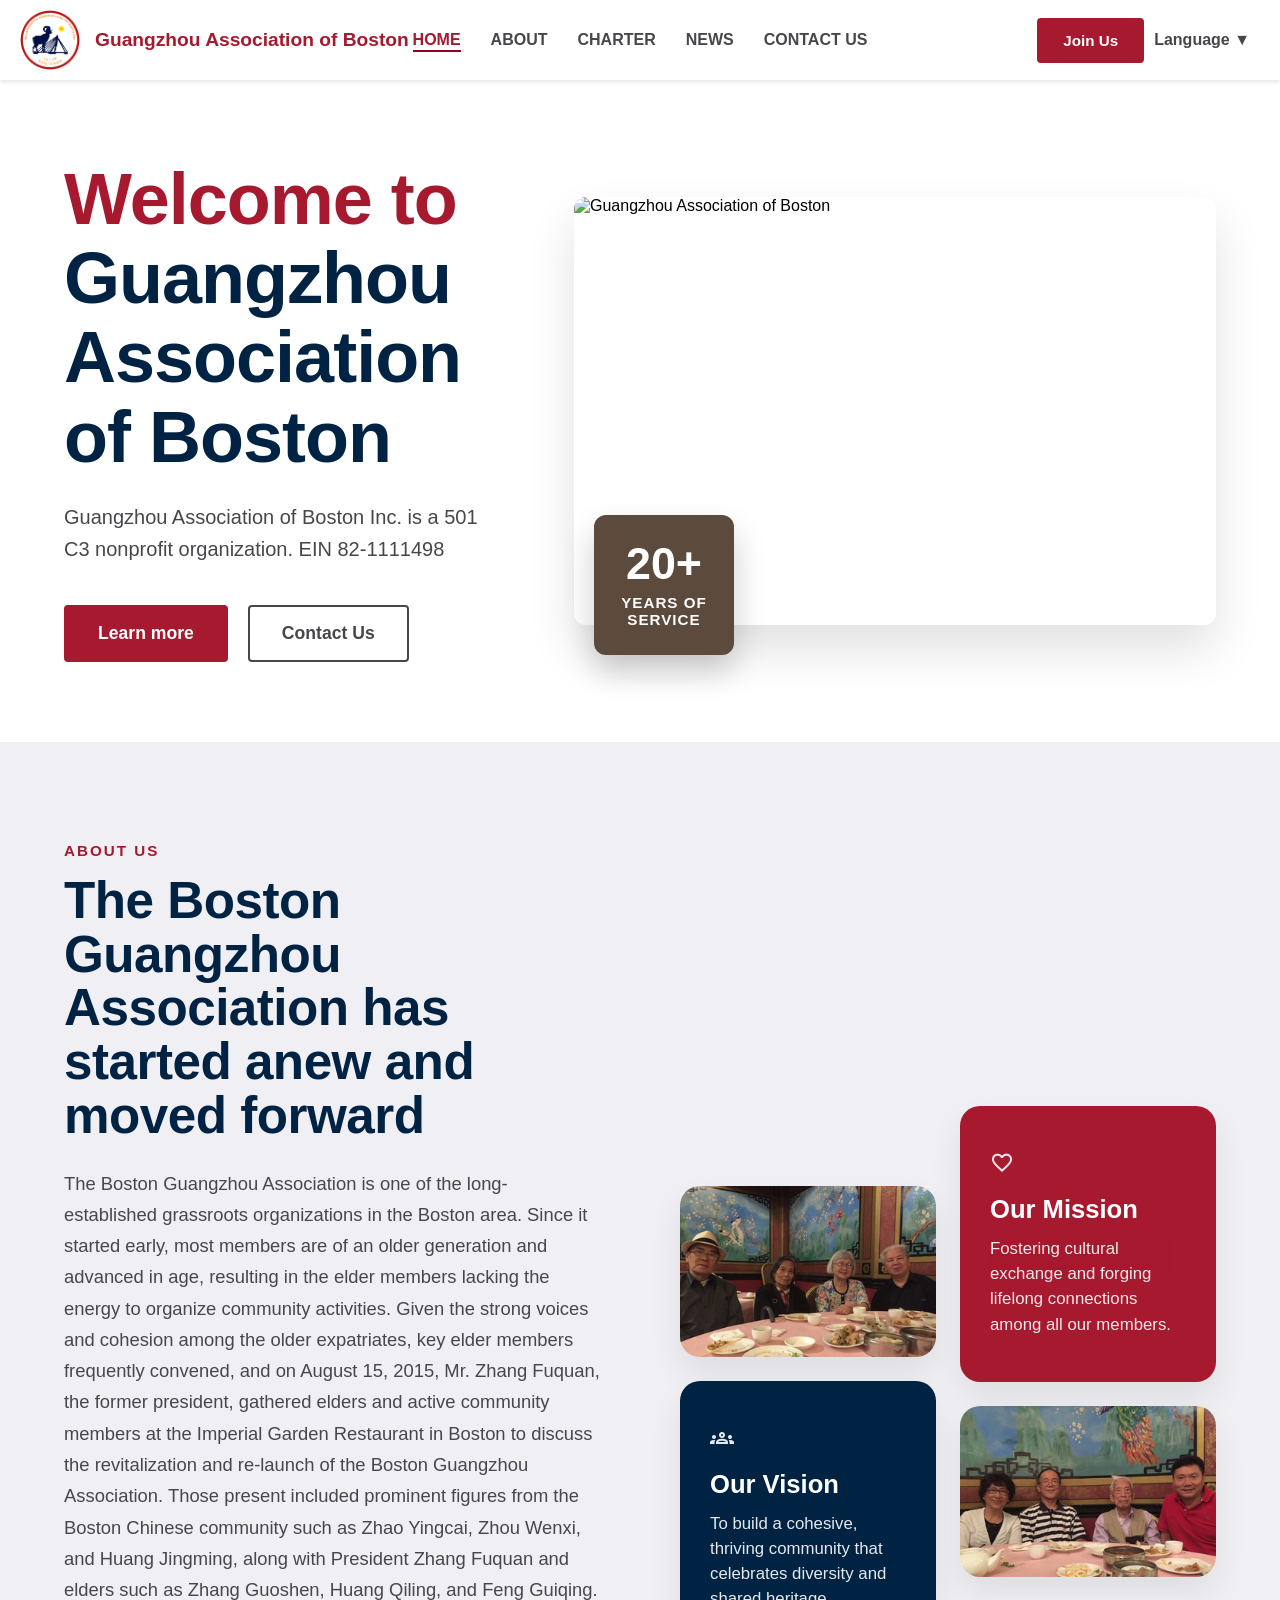
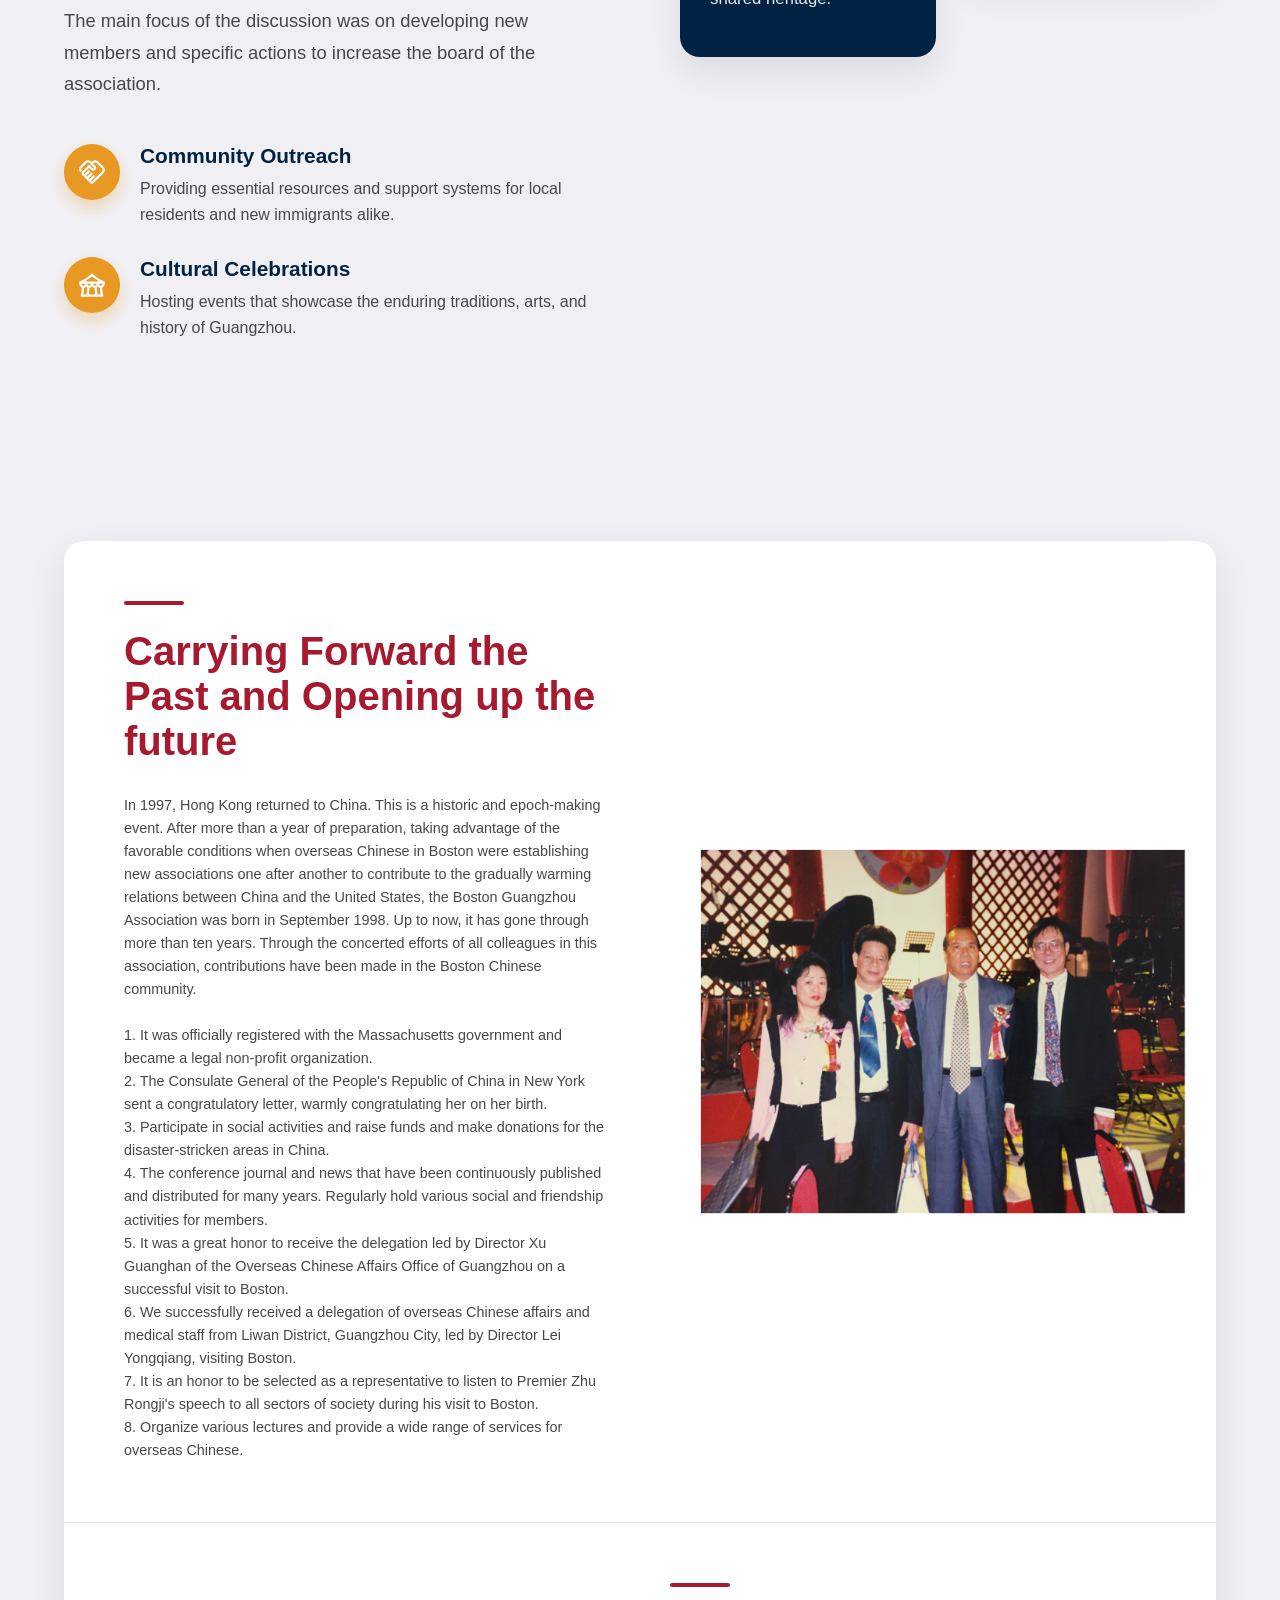
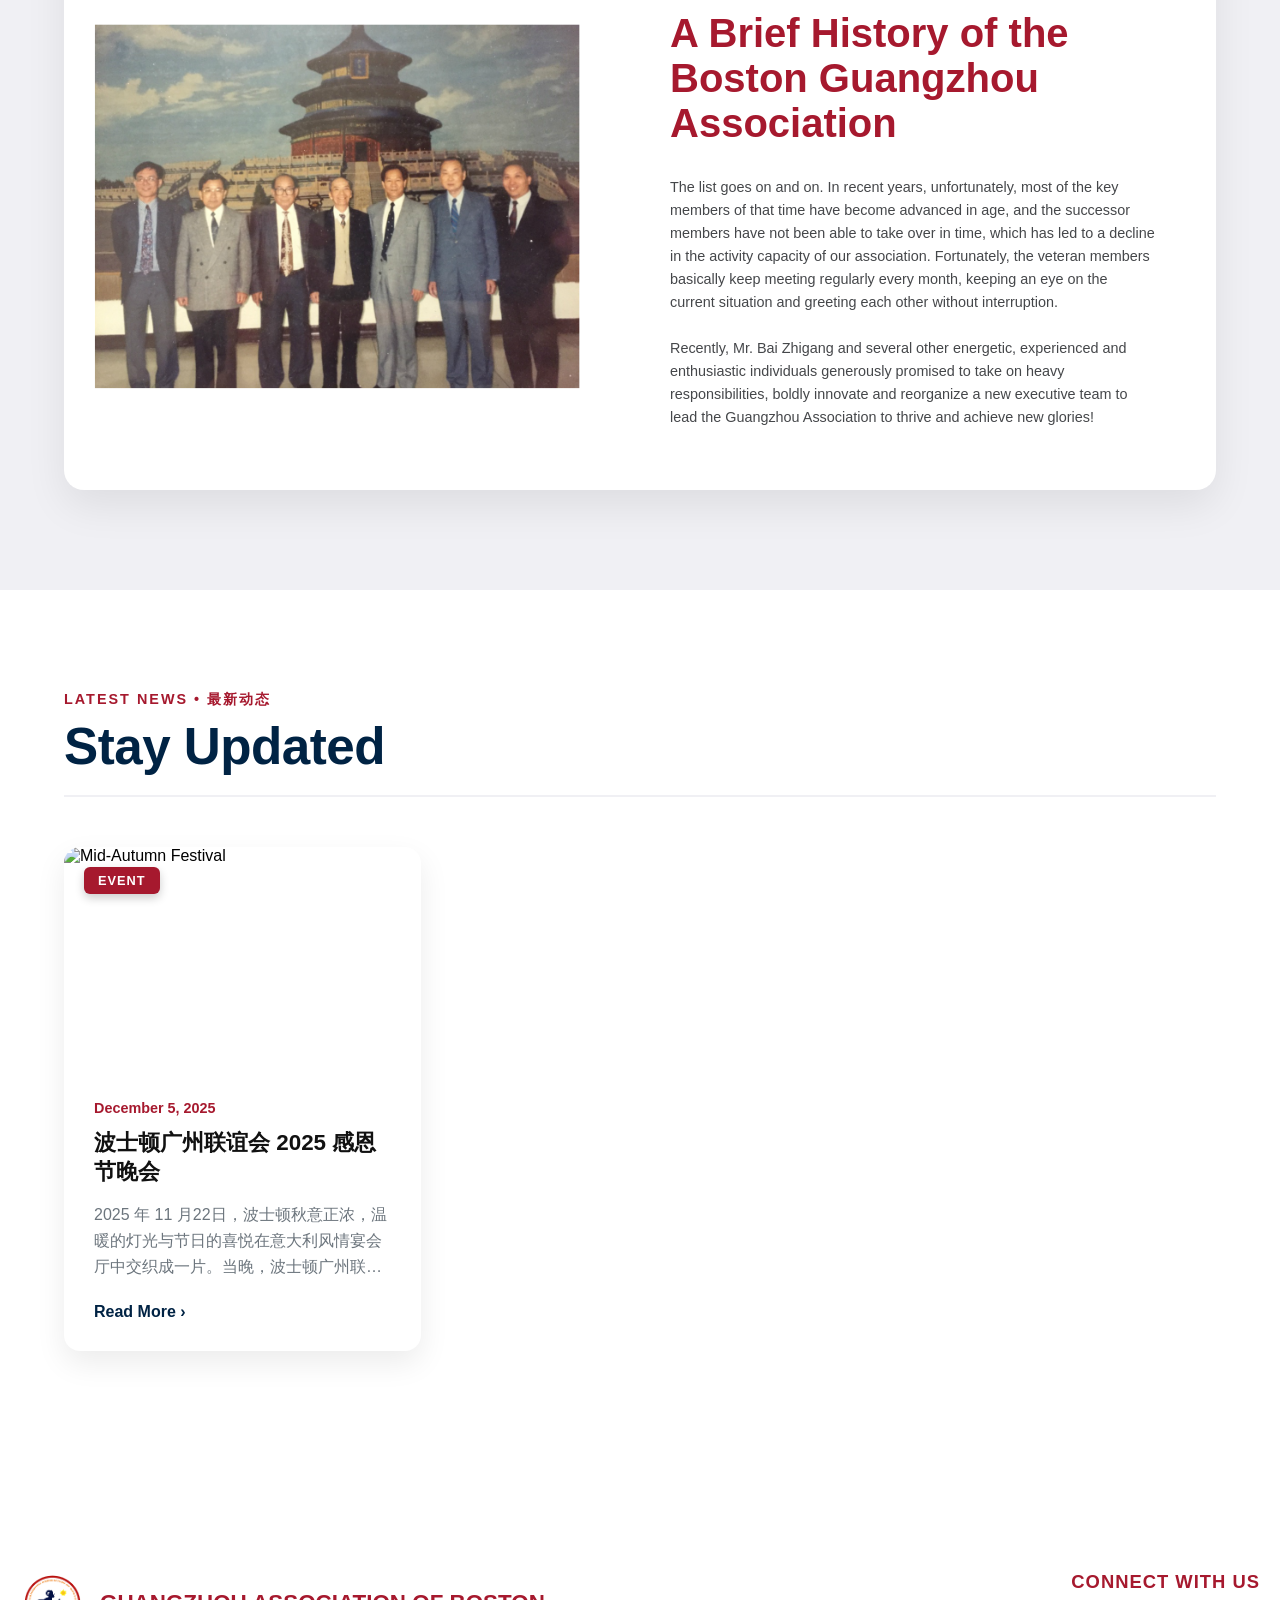
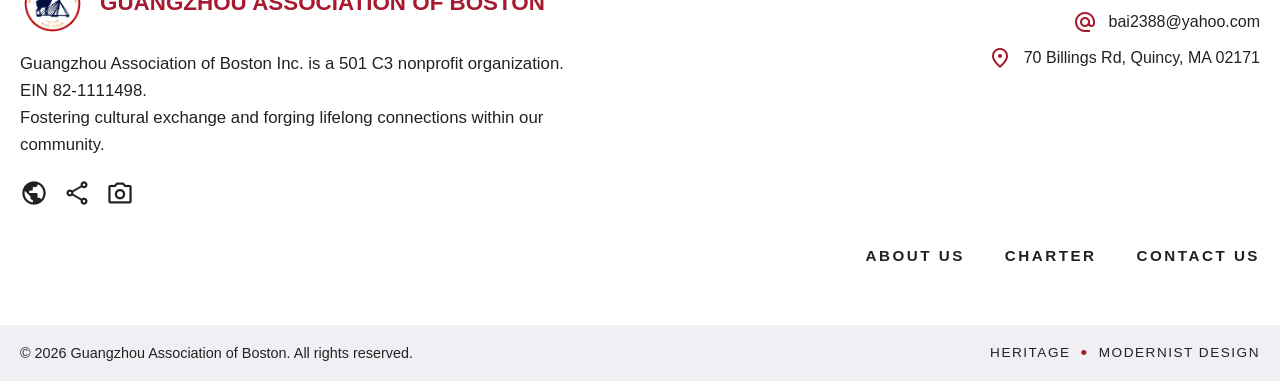
==== commit 4508d7ad: "news" ====
--- a/index.html
+++ b/index.html
@@ -171,6 +171,41 @@
                 </div>
             </div>
         </section>
+
+        <!-- Latest News Section -->
+        <section class="latest-news-section" id="news">
+            <div class="news-container">
+                <!-- Section Header -->
+                <div class="news-header">
+                    <div class="news-header-left">
+                        <span class="news-eyebrow">LATEST NEWS &bull; 最新动态</span>
+                        <h2 class="news-headline">Stay Updated</h2>
+                    </div>
+                </div>
+                
+                <!-- Card Grid Architecture -->
+                <div class="news-grid">
+                    <!-- Card 1 -->
+                    <div class="news-card">
+                        <div class="card-visual">
+                            <span class="category-badge badge-event">EVENT</span>
+                            <img src="images/news20251205/cover.JPG" alt="Mid-Autumn Festival">
+                        </div>
+                        <div class="card-content">
+                            <span class="card-date">December 5, 2025</span>
+                            <h3 class="card-title">波士顿广州联谊会 2025 感恩节晚会</h3>
+                            <p class="card-summary">2025 年 11 月22日，波士顿秋意正浓，温暖的灯光与节日的喜悦在意大利风情宴会厅中交织成一片。当晚，波士顿广州联谊会 2025 感恩节晚会盛大举行。</p>
+                            <a href="news20251205.html" class="card-read-more">Read More &rsaquo;</a>
+                        </div>
+                    </div>
+                    
+                
+                <!-- Show More / Less Toggle -->
+                <div class="news-actions" style="display: none;">
+                    <button id="btn-show-more" class="btn-secondary">Show More</button>
+                </div>
+            </div>
+        </section>
     </main>
 
     <!-- Footer will be loaded here -->
--- a/styles/global.css
+++ b/styles/global.css
@@ -5,6 +5,11 @@
     --dark-gray: #45474A;
     --hover-red: #920322;
     --white: #ffffff;
+}
+
+html {
+    scroll-behavior: smooth;
+    scroll-padding-top: 100px; /* Offsets the scroll to account for the sticky header */
 }
 
 body {
--- a/styles/index.css
+++ b/styles/index.css
@@ -420,4 +420,216 @@
     .history-visual img {
         max-height: 400px;
     }
+}
+
+/* --- Latest News Section --- */
+.latest-news-section {
+    padding: 100px 5%;
+    background-color: #ffffff;
+    display: flex;
+    justify-content: center;
+}
+
+.news-container {
+    max-width: 1400px;
+    width: 100%;
+}
+
+/* Section Header */
+.news-header {
+    display: flex;
+    justify-content: space-between;
+    align-items: flex-end;
+    margin-bottom: 50px;
+    border-bottom: 2px solid #F0F0F4;
+    padding-bottom: 20px;
+}
+
+.news-header-left {
+    display: flex;
+    flex-direction: column;
+    gap: 10px;
+}
+
+.news-eyebrow {
+    color: #A6192E; /* Maroon */
+    font-size: 0.9rem;
+    font-weight: 800;
+    text-transform: uppercase;
+    letter-spacing: 2px;
+}
+
+.news-headline {
+    color: #002344; /* Navy */
+    font-size: 3.2rem;
+    margin: 0;
+    font-family: Helvetica, Arial, sans-serif;
+    letter-spacing: -0.5px;
+    line-height: 1.1;
+}
+
+.news-view-all {
+    color: #A6192E;
+    font-size: 1.1rem;
+    font-weight: bold;
+    text-decoration: none;
+    display: flex;
+    align-items: center;
+    gap: 5px;
+    transition: color 0.3s ease;
+    margin-bottom: 5px;
+}
+
+.news-view-all:hover {
+    color: #920322;
+}
+
+/* Card Grid Architecture */
+.news-grid {
+    display: grid;
+    grid-template-columns: repeat(3, 1fr);
+    grid-auto-rows: 1fr; /* Forces all rows to be identical in height */
+    gap: 40px;
+    margin-bottom: 50px;
+}
+
+.news-card {
+    background-color: #ffffff;
+    border-radius: 16px;
+    overflow: hidden;
+    box-shadow: 0 12px 30px rgba(0, 0, 0, 0.08);
+    display: flex;
+    flex-direction: column;
+    transition: transform 0.3s ease, box-shadow 0.3s ease;
+    height: 100%; /* Ensures the card stretches to fill the grid row completely */
+}
+
+.news-card:hover {
+    transform: translateY(-5px);
+    box-shadow: 0 20px 40px rgba(0, 0, 0, 0.12);
+}
+
+.news-card.hidden-card {
+    display: none;
+}
+
+/* Top Visual Container */
+.card-visual {
+    position: relative;
+    width: 100%;
+    aspect-ratio: 16 / 10;
+}
+
+.card-visual img {
+    width: 100%;
+    height: 100%;
+    object-fit: cover;
+    display: block;
+}
+
+.category-badge {
+    position: absolute;
+    top: 20px;
+    left: 20px;
+    padding: 6px 14px;
+    border-radius: 6px;
+    color: #ffffff;
+    font-size: 0.8rem;
+    font-weight: 800;
+    text-transform: uppercase;
+    letter-spacing: 1px;
+    z-index: 2;
+    box-shadow: 0 4px 10px rgba(0,0,0,0.2);
+}
+
+/* Color-Coding System */
+.badge-event { background-color: #A6192E; } /* Maroon */
+.badge-announcement { background-color: #002344; } /* Navy */
+.badge-workshop { background-color: #E89923; } /* Gold */
+
+/* Content Body */
+.card-content {
+    padding: 30px;
+    display: flex;
+    flex-direction: column;
+    flex: 1;
+}
+
+.card-date {
+    color: #A6192E;
+    font-size: 0.9rem;
+    font-weight: 700;
+    margin-bottom: 12px;
+}
+
+.card-title {
+    color: #111111;
+    font-size: 1.4rem;
+    line-height: 1.3;
+    margin: 0 0 16px 0;
+    font-family: Helvetica, Arial, sans-serif;
+    /* Enforce 2-line max height for perfectly uniform card sizes */
+    display: -webkit-box;
+    -webkit-line-clamp: 2;
+    -webkit-box-orient: vertical;
+    overflow: hidden;
+    min-height: 3.64rem;
+}
+
+.card-summary {
+    color: #6C757D;
+    font-size: 1rem;
+    line-height: 1.6;
+    margin: 0 0 24px 0;
+    /* Line Clamp for Visual Hierarchy */
+    display: -webkit-box;
+    -webkit-line-clamp: 3;
+    -webkit-box-orient: vertical;
+    overflow: hidden;
+    min-height: 4.8rem; /* Reserves exactly 3 lines of space */
+    flex: 1;
+}
+
+/* Footer Action */
+.card-read-more {
+    color: #002344;
+    font-weight: bold;
+    font-size: 1rem;
+    text-decoration: none;
+    display: inline-flex;
+    align-items: center;
+    gap: 4px;
+    transition: color 0.3s ease;
+    margin-top: auto;
+}
+
+.card-read-more:hover {
+    color: #A6192E;
+}
+
+.news-actions {
+    text-align: center;
+    margin-top: 20px;
+}
+
+/* Responsive Breakpoints */
+@media (max-width: 1024px) {
+    .news-grid {
+        grid-template-columns: repeat(2, 1fr);
+        gap: 30px;
+    }
+}
+
+@media (max-width: 768px) {
+    .news-header {
+        flex-direction: column;
+        align-items: flex-start;
+        gap: 20px;
+    }
+    .news-headline {
+        font-size: 2.5rem;
+    }
+    .news-grid {
+        grid-template-columns: 1fr;
+    }
 }
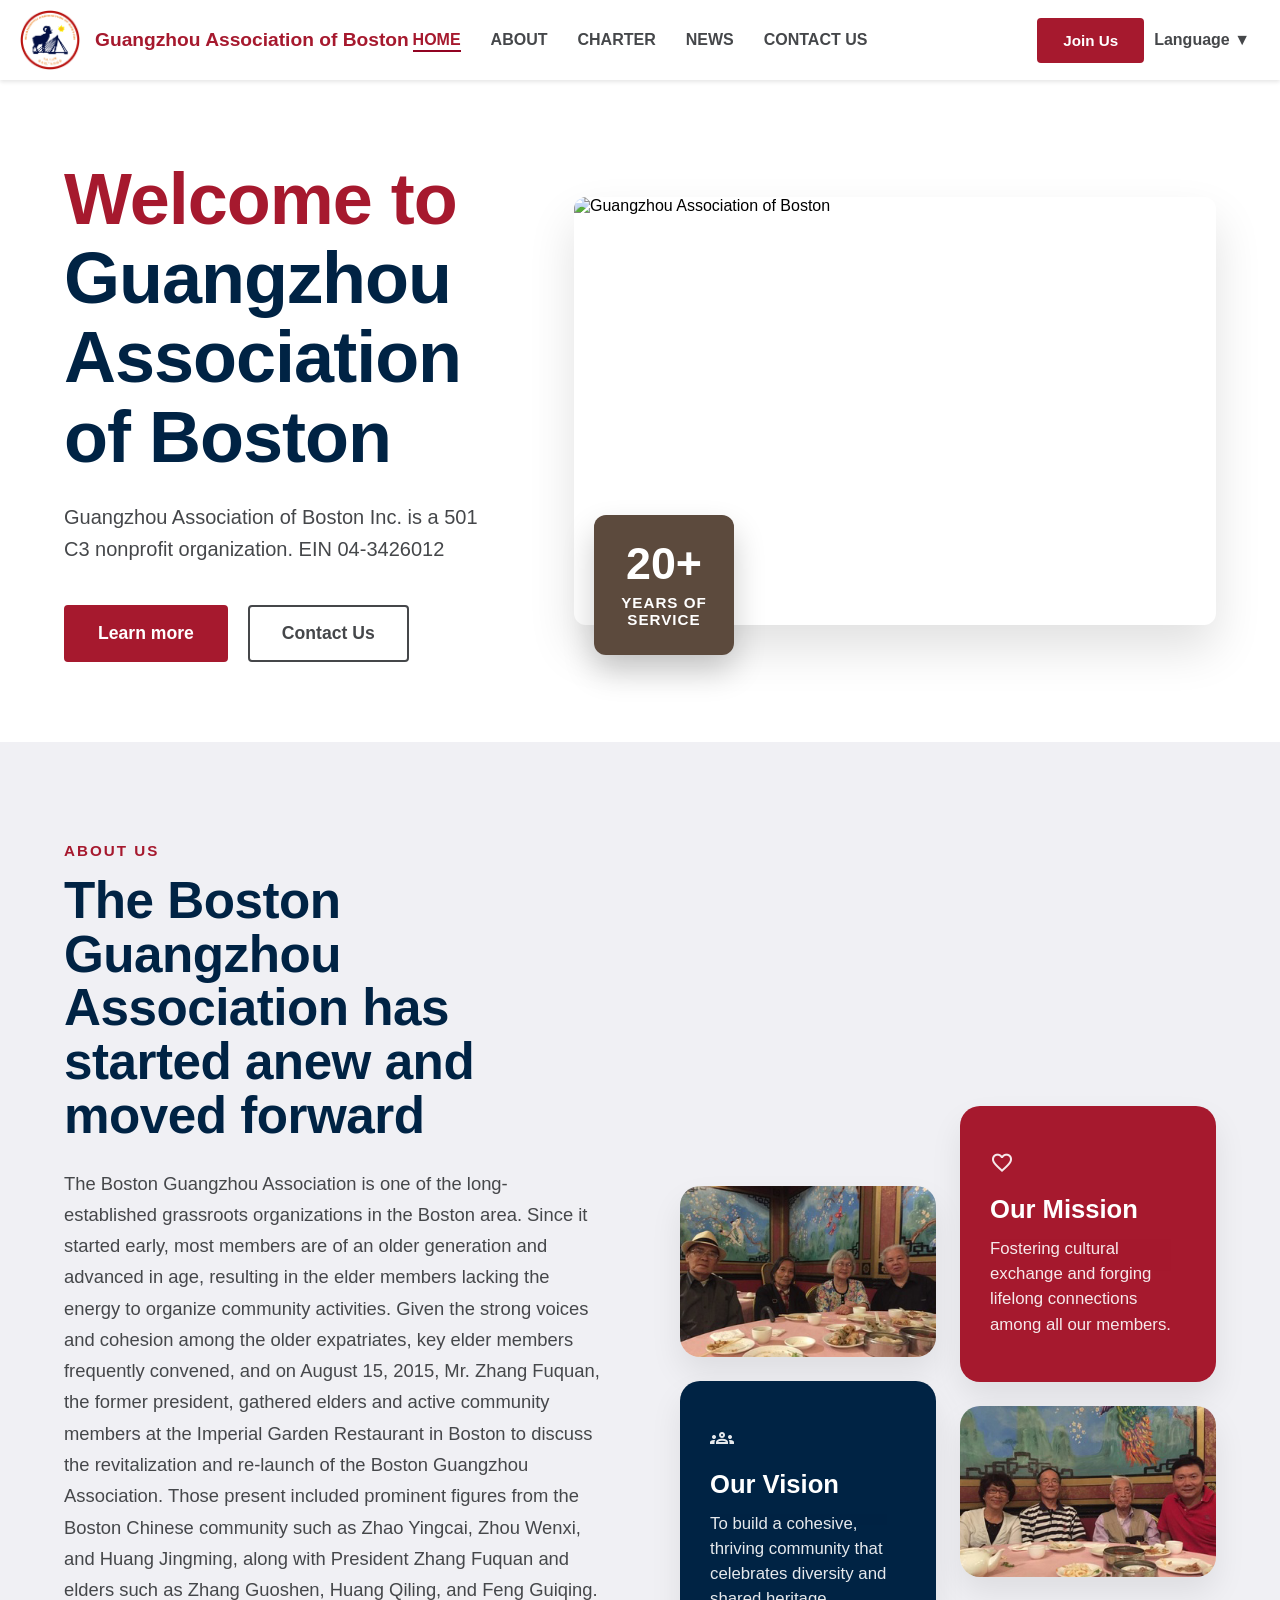
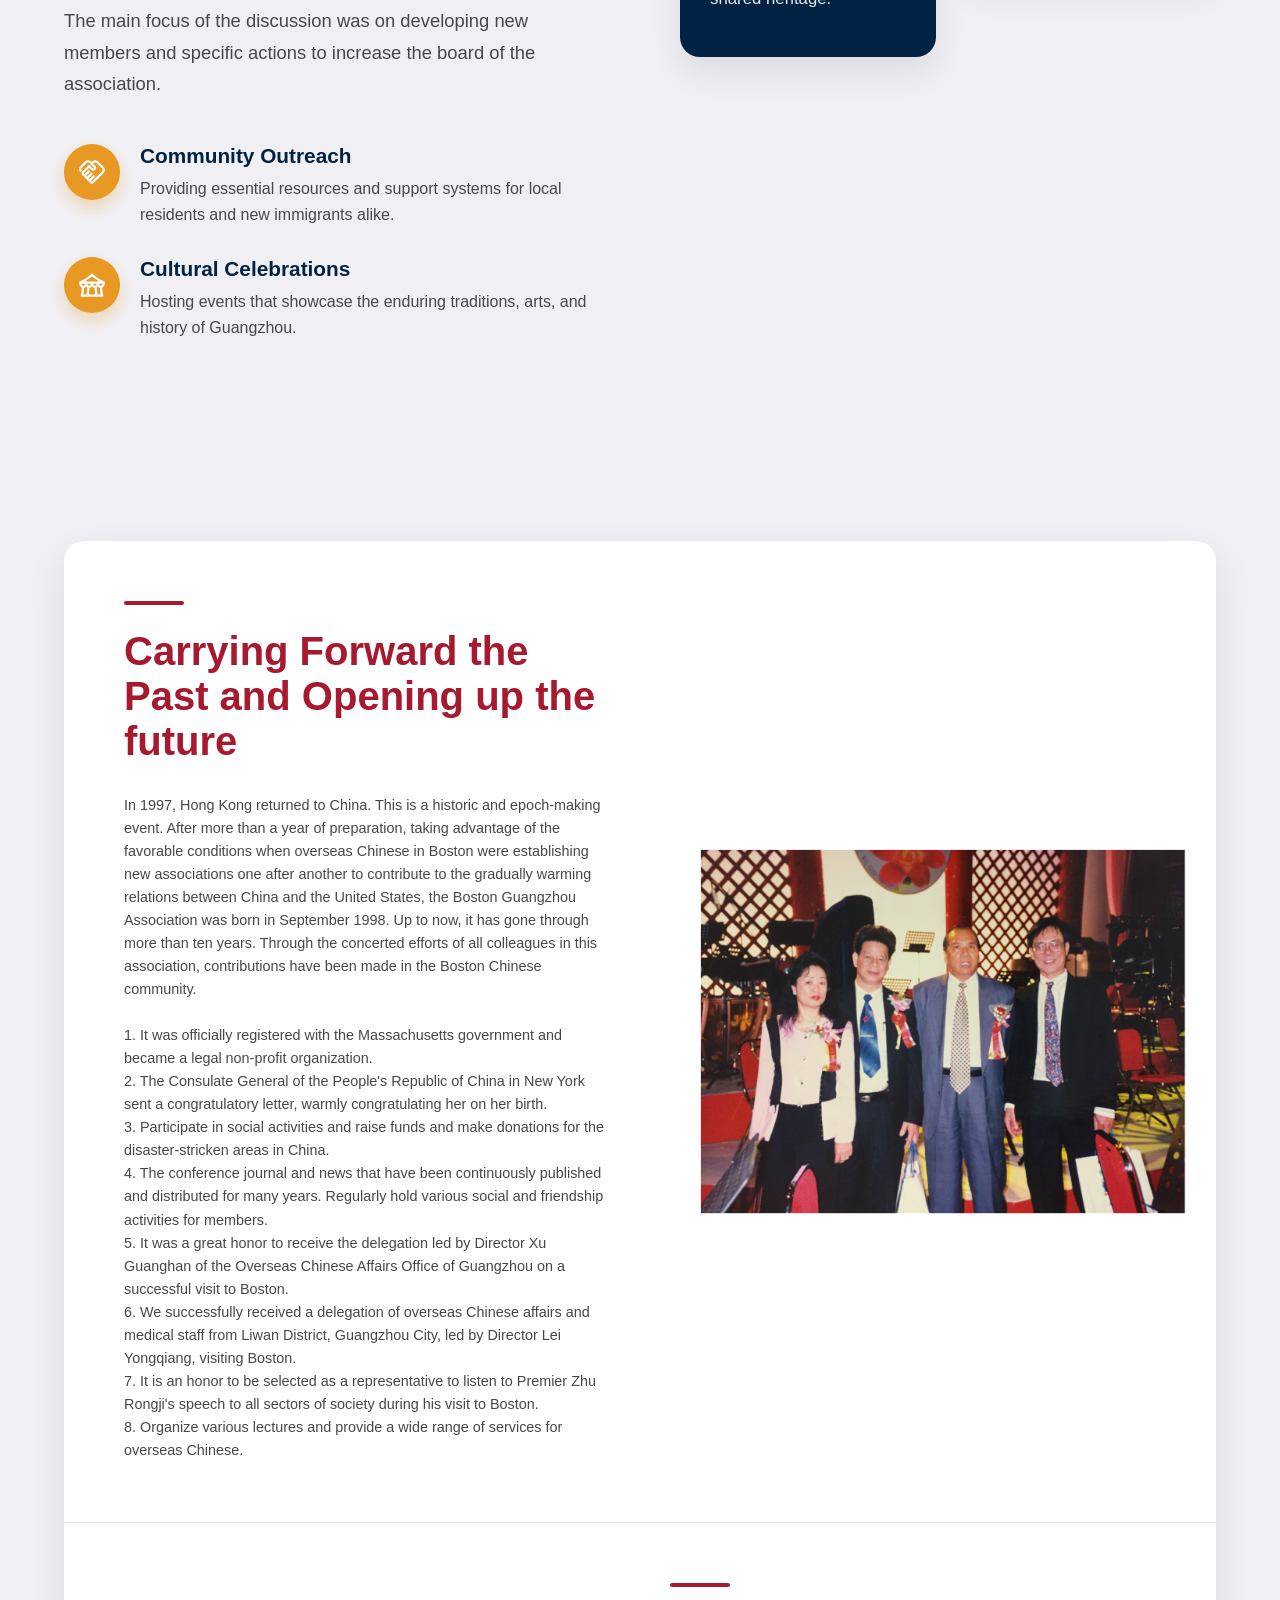
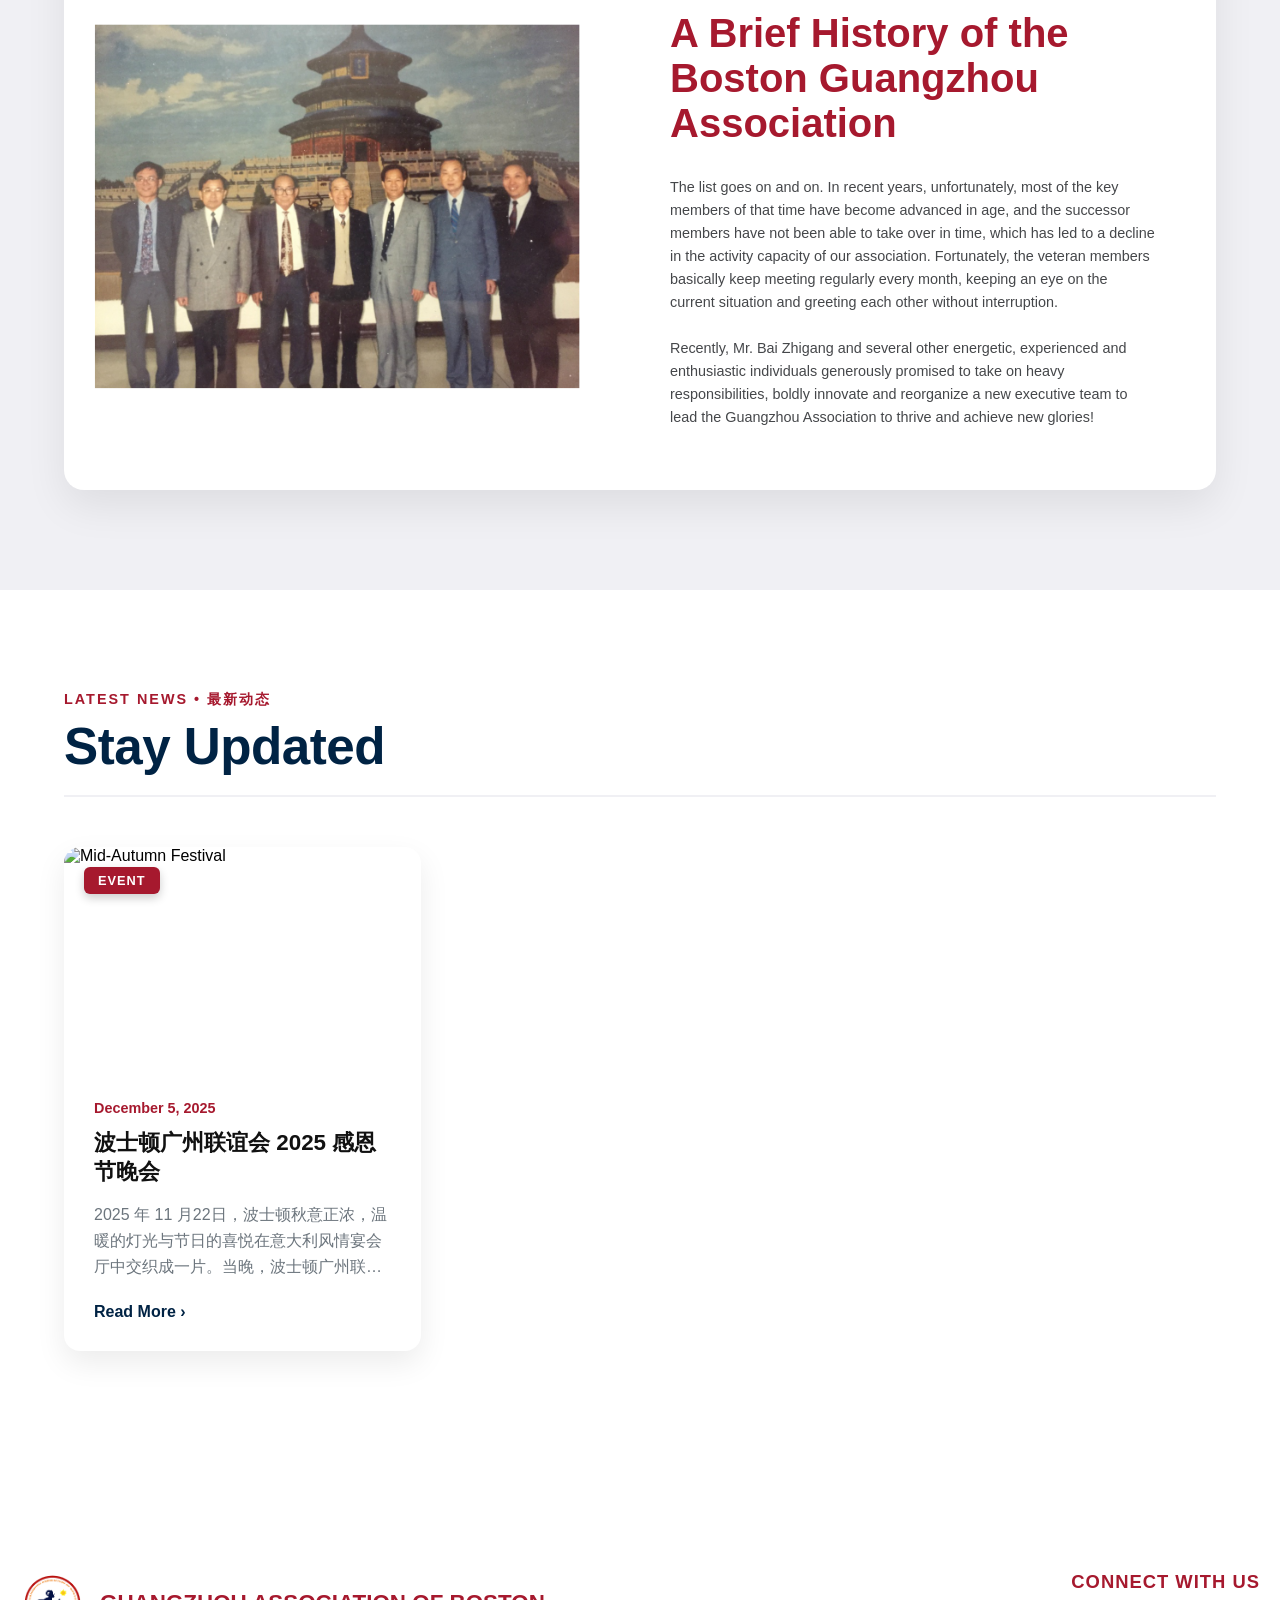
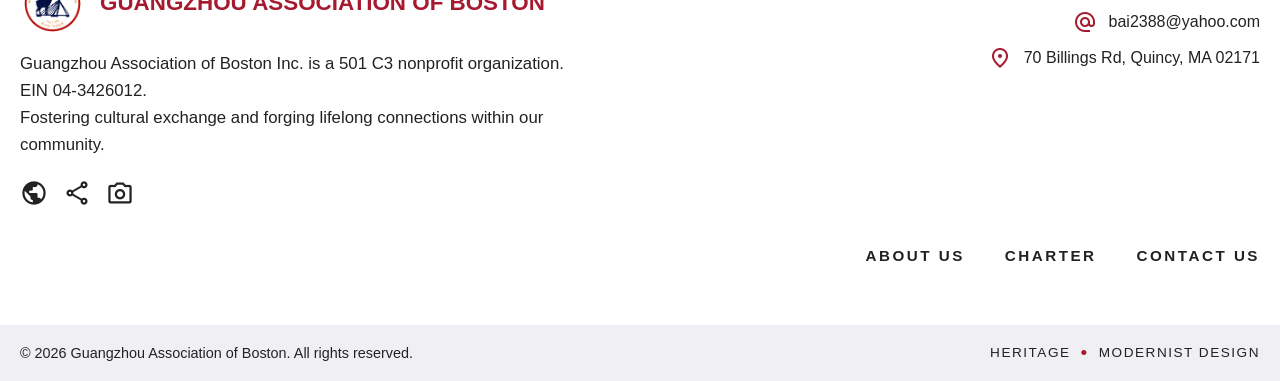
==== commit 1aec115f: "ein" ====
--- a/index.html
+++ b/index.html
@@ -32,7 +32,7 @@
                     <span class="title-blue">of Boston</span>
                 </h1>
                 <p class="hero-mission">Guangzhou Association of Boston Inc. is a 501 C3 nonprofit organization. EIN
-                    82-1111498</p>
+                    04-3426012</p>
                 <div class="hero-buttons">
                     <a href="about.html" class="btn-primary">Learn more</a>
                     <a href="contact.html" class="btn-secondary">Contact Us</a>
